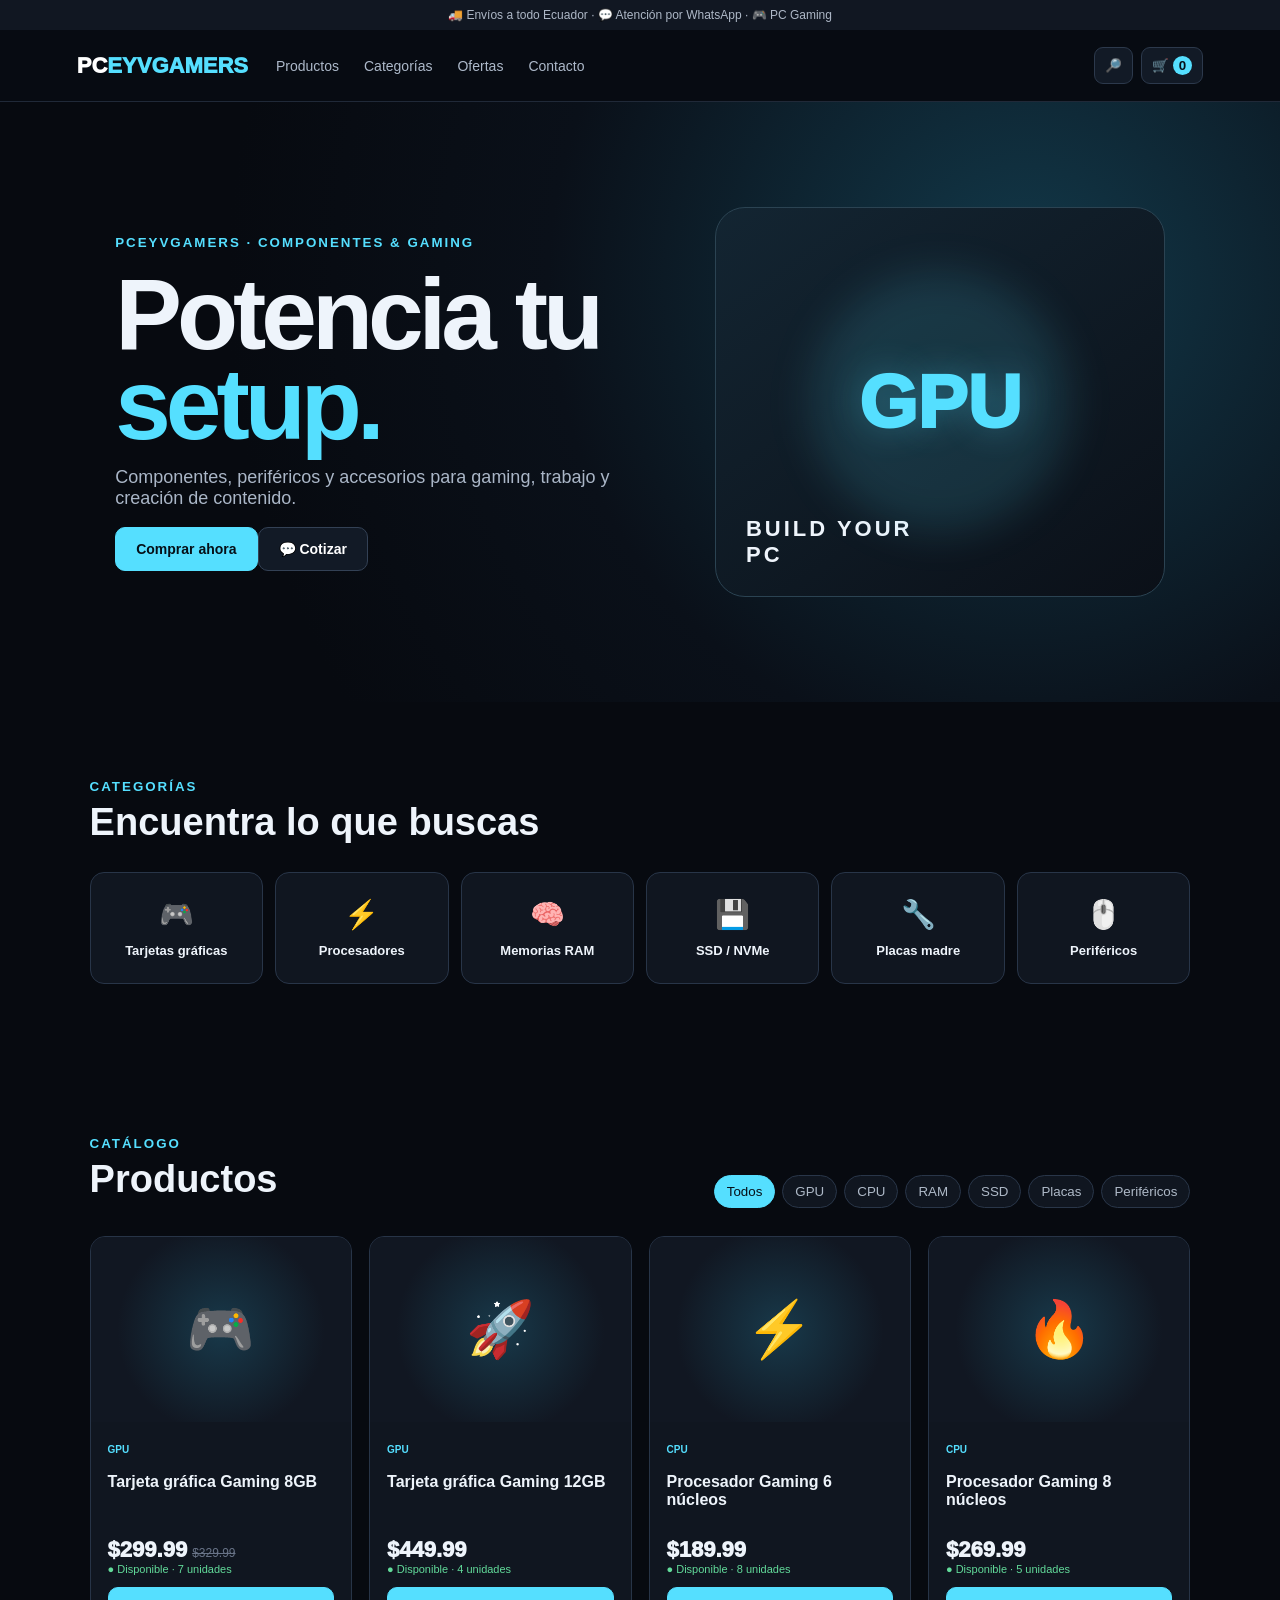
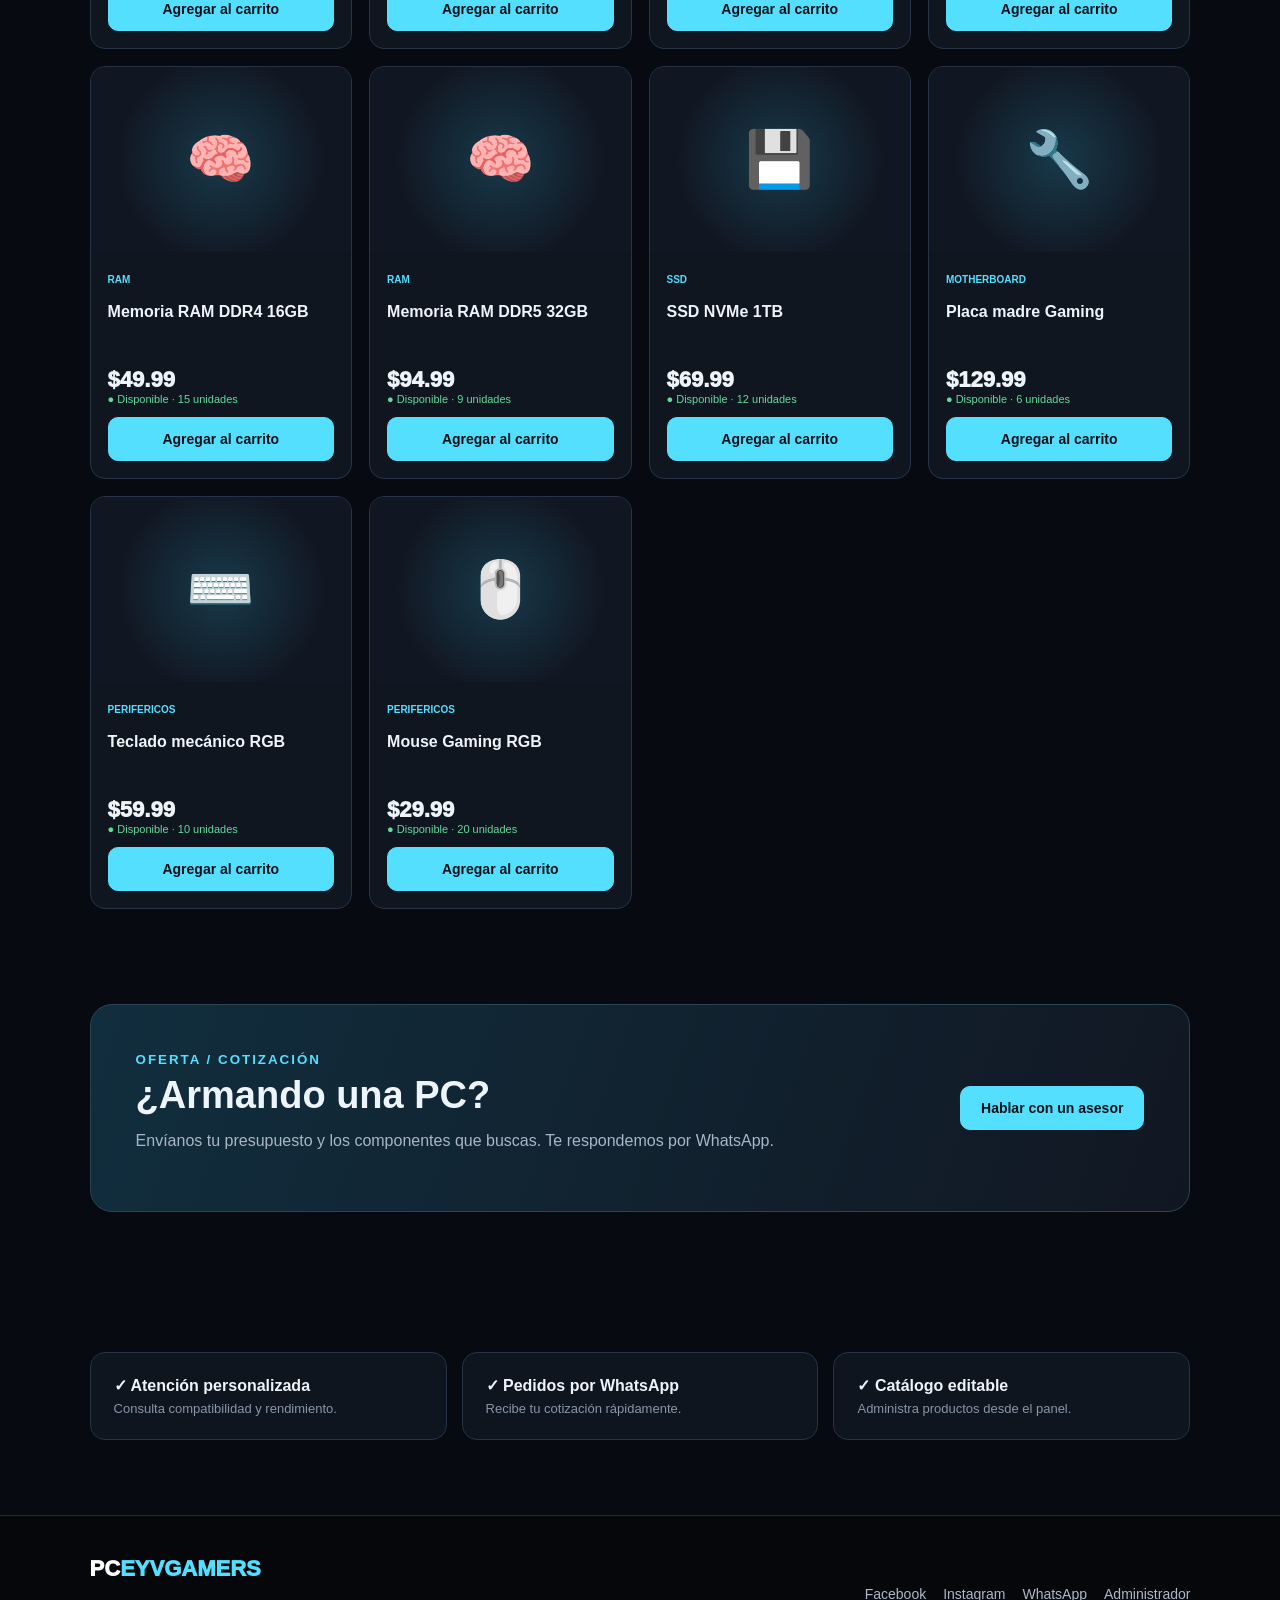
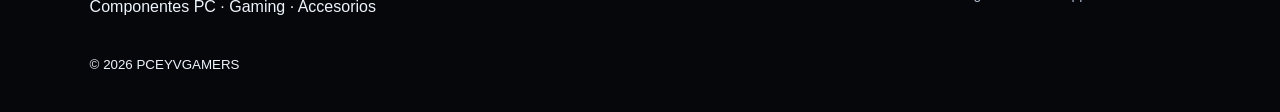
==== index.html @ b3da2929 "Add files via upload" ====
<!doctype html>
<html lang="es"><head>
<meta charset="utf-8"><meta name="viewport" content="width=device-width,initial-scale=1">
<title>PCEYVGAMERS | PC Gaming</title><meta name="description" content="PCEYVGAMERS - Componentes PC, gaming y accesorios">
<link rel="stylesheet" href="style.css"></head><body>
<div class="top">🚚 Envíos a todo Ecuador · 💬 Atención por WhatsApp · 🎮 PC Gaming</div>
<header><a class="brand" href="#">PC<span>EYVGAMERS</span></a><button class="hamb">☰</button>
<nav><a href="#productos">Productos</a><a href="#categorias">Categorías</a><a href="#ofertas">Ofertas</a><a href="#contacto">Contacto</a></nav>
<div class="head-actions"><button id="searchBtn">🔎</button><button id="cartBtn">🛒 <b id="count">0</b></button></div></header>
<section class="hero"><div><small>PCEYVGAMERS · COMPONENTES & GAMING</small><h1>Potencia tu <span>setup.</span></h1><p>Componentes, periféricos y accesorios para gaming, trabajo y creación de contenido.</p><div><a class="btn primary" href="#productos">Comprar ahora</a><a class="btn ghost" id="heroWA">💬 Cotizar</a></div></div><div class="hero-art"><div class="orb">GPU</div><strong>BUILD YOUR<br>PC</strong></div></section>
<section id="categorias" class="wrap"><div class="title"><div><small>CATEGORÍAS</small><h2>Encuentra lo que buscas</h2></div></div><div class="cats">
<button data-cat="GPU">🎮<b>Tarjetas gráficas</b></button><button data-cat="CPU">⚡<b>Procesadores</b></button><button data-cat="RAM">🧠<b>Memorias RAM</b></button><button data-cat="SSD">💾<b>SSD / NVMe</b></button><button data-cat="MOTHERBOARD">🔧<b>Placas madre</b></button><button data-cat="PERIFERICOS">🖱️<b>Periféricos</b></button></div></section>
<section id="productos" class="wrap"><div class="title row"><div><small>CATÁLOGO</small><h2>Productos</h2></div><div class="filters"><button class="active" data-filter="TODOS">Todos</button><button data-filter="GPU">GPU</button><button data-filter="CPU">CPU</button><button data-filter="RAM">RAM</button><button data-filter="SSD">SSD</button><button data-filter="MOTHERBOARD">Placas</button><button data-filter="PERIFERICOS">Periféricos</button></div></div><div class="products" id="products"></div></section>
<section id="ofertas" class="offer"><div><small>OFERTA / COTIZACIÓN</small><h2>¿Armando una PC?</h2><p>Envíanos tu presupuesto y los componentes que buscas. Te respondemos por WhatsApp.</p></div><a class="btn primary" id="offerWA">Hablar con un asesor</a></section>
<section class="wrap benefits"><div><b>✓ Atención personalizada</b><span>Consulta compatibilidad y rendimiento.</span></div><div><b>✓ Pedidos por WhatsApp</b><span>Recibe tu cotización rápidamente.</span></div><div><b>✓ Catálogo editable</b><span>Administra productos desde el panel.</span></div></section>
<footer id="contacto"><div><a class="brand" href="#">PC<span>EYVGAMERS</span></a><p>Componentes PC · Gaming · Accesorios</p></div><div class="social"><a id="fb">Facebook</a><a id="ig">Instagram</a><a id="wa">WhatsApp</a><a href="admin/index.html">Administrador</a></div><small>© <span id="year"></span> PCEYVGAMERS</small></footer>
<div id="modal" class="modal hide"><div class="box"><button class="x">×</button><h2>Carrito</h2><div id="items"></div><div class="total"><span>Total</span><b id="total">$0.00</b></div><button class="btn primary full" id="send">Enviar pedido por WhatsApp</button><button class="btn ghost full" id="empty">Vaciar carrito</button></div></div>
<script src="script.js"></script></body></html>
---- style.css ----
*{box-sizing:border-box}html{scroll-behavior:smooth}body{margin:0;background:#070a10;color:#eef4fb;font-family:Inter,Arial,sans-serif}.top{font-size:12px;text-align:center;background:#111722;color:#aeb8c7;padding:8px}header{height:72px;display:flex;align-items:center;gap:28px;padding:0 6%;border-bottom:1px solid #202938;background:#080c13ee;position:sticky;top:0;z-index:50;backdrop-filter:blur(12px)}.brand{font-size:22px;font-weight:950;color:#fff;text-decoration:none}.brand span{color:#55dfff}nav{display:flex;gap:25px;flex:1}nav a,.social a{color:#adb9ca;text-decoration:none;font-size:14px;cursor:pointer}.head-actions{display:flex;gap:8px}.head-actions button,.hamb{background:#121a26;color:#fff;border:1px solid #2c394c;border-radius:9px;padding:10px;cursor:pointer}.head-actions b{background:#55dfff;color:#061018;border-radius:20px;padding:2px 6px}.hamb{display:none}.hero{min-height:600px;padding:90px 9%;display:grid;grid-template-columns:1.1fr .9fr;align-items:center;gap:50px;background:radial-gradient(circle at 80% 30%,#12394a,#0a1019 43%,#070a10 72%)}.hero small,.title small,.offer small{color:#55dfff;font-weight:900;letter-spacing:2px}.hero h1{font-size:clamp(55px,8vw,100px);line-height:.9;letter-spacing:-5px;margin:18px 0}.hero h1 span{color:#55dfff}.hero p{color:#aab6c7;font-size:18px;max-width:650px}.btn{display:inline-block;border-radius:10px;padding:13px 20px;font-weight:900;text-decoration:none;border:1px solid #334155;cursor:pointer;font-size:14px}.primary{background:#55dfff;color:#061018;border-color:#55dfff}.ghost{background:#121a26;color:#fff}.hero-art{height:390px;border:1px solid #2b4352;border-radius:30px;background:linear-gradient(145deg,#132532,#0b1018);display:grid;place-items:center;position:relative;overflow:hidden}.hero-art:after{content:"";position:absolute;width:260px;height:260px;border-radius:50%;background:#55dfff22;filter:blur(20px)}.orb{font-size:75px;font-weight:1000;color:#55dfff;z-index:1;text-shadow:0 0 35px #55dfff55}.hero-art strong{position:absolute;bottom:28px;left:30px;font-size:22px;letter-spacing:3px}.wrap{padding:75px 7%}.title{margin-bottom:28px}.title h2,.offer h2{font-size:38px;line-height:1.1;margin:7px 0}.row{display:flex;justify-content:space-between;gap:20px;align-items:end}.cats{display:grid;grid-template-columns:repeat(6,1fr);gap:12px}.cats button{border:1px solid #283548;background:#101620;color:#eef4fb;border-radius:14px;padding:25px 10px;cursor:pointer;display:grid;gap:12px;font-size:28px}.cats button b{font-size:13px}.cats button:hover{border-color:#55dfff;transform:translateY(-2px)}.filters{display:flex;gap:7px;flex-wrap:wrap}.filters button{border:1px solid #293649;background:#101620;color:#aeb9c7;border-radius:99px;padding:8px 12px;cursor:pointer}.filters button.active,.filters button:hover{background:#55dfff;color:#061018;border-color:#55dfff}.products{display:grid;grid-template-columns:repeat(4,1fr);gap:17px}.card{border:1px solid #273447;background:#101620;border-radius:15px;overflow:hidden;transition:.2s}.card:hover{transform:translateY(-3px);border-color:#55dfff}.pic{height:185px;background:radial-gradient(circle,#18394a,#111722 65%);display:grid;place-items:center;font-size:55px}.body{padding:17px}.tag{color:#55dfff;font-size:10px;font-weight:900}.body h3{font-size:16px;min-height:48px}.price{font-size:22px;font-weight:950}.old{text-decoration:line-through;color:#687387;font-size:12px;margin-left:5px}.stock{color:#62db9a;font-size:11px}.add{width:100%;margin-top:12px}.offer{margin:20px 7% 65px;padding:45px;border:1px solid #284655;border-radius:22px;background:linear-gradient(110deg,#112e3e,#111722);display:flex;justify-content:space-between;align-items:center;gap:25px}.offer p{color:#aab6c7}.benefits{display:grid;grid-template-columns:repeat(3,1fr);gap:15px}.benefits div{border:1px solid #263346;background:#0f151e;border-radius:15px;padding:23px}.benefits span{display:block;color:#8896a9;margin-top:6px;font-size:13px}footer{border-top:1px solid #202938;background:#05070b;padding:40px 7%;display:grid;grid-template-columns:1fr auto;gap:25px}.social{display:flex;gap:17px;align-items:center}.modal{position:fixed;inset:0;background:#000b;z-index:100;display:grid;place-items:center;padding:20px}.hide{display:none}.box{width:min(580px,100%);max-height:90vh;overflow:auto;background:#101620;border:1px solid #35445a;border-radius:18px;padding:25px;position:relative}.x{position:absolute;right:15px;top:7px;border:0;background:none;color:#fff;font-size:30px;cursor:pointer}.line{display:flex;justify-content:space-between;padding:13px 0;border-bottom:1px solid #293447}.total{display:flex;justify-content:space-between;font-size:20px;padding:18px 0}.full{width:100%;margin-top:8px}@media(max-width:950px){.cats{grid-template-columns:repeat(3,1fr)}.products{grid-template-columns:repeat(2,1fr)}.hero{grid-template-columns:1fr}.hero-art{height:300px}nav{display:none}.hamb{display:block;margin-left:auto}.row{align-items:flex-start;flex-direction:column}}@media(max-width:600px){.wrap{padding:55px 5%}.hero{padding:65px 5%}.hero h1{font-size:58px}.cats{grid-template-columns:repeat(2,1fr)}.products{grid-template-columns:1fr}.offer{margin:15px 5% 45px;flex-direction:column;align-items:flex-start}.benefits{grid-template-columns:1fr}footer{grid-template-columns:1fr}.social{flex-wrap:wrap}.hero-art{height:240px}}
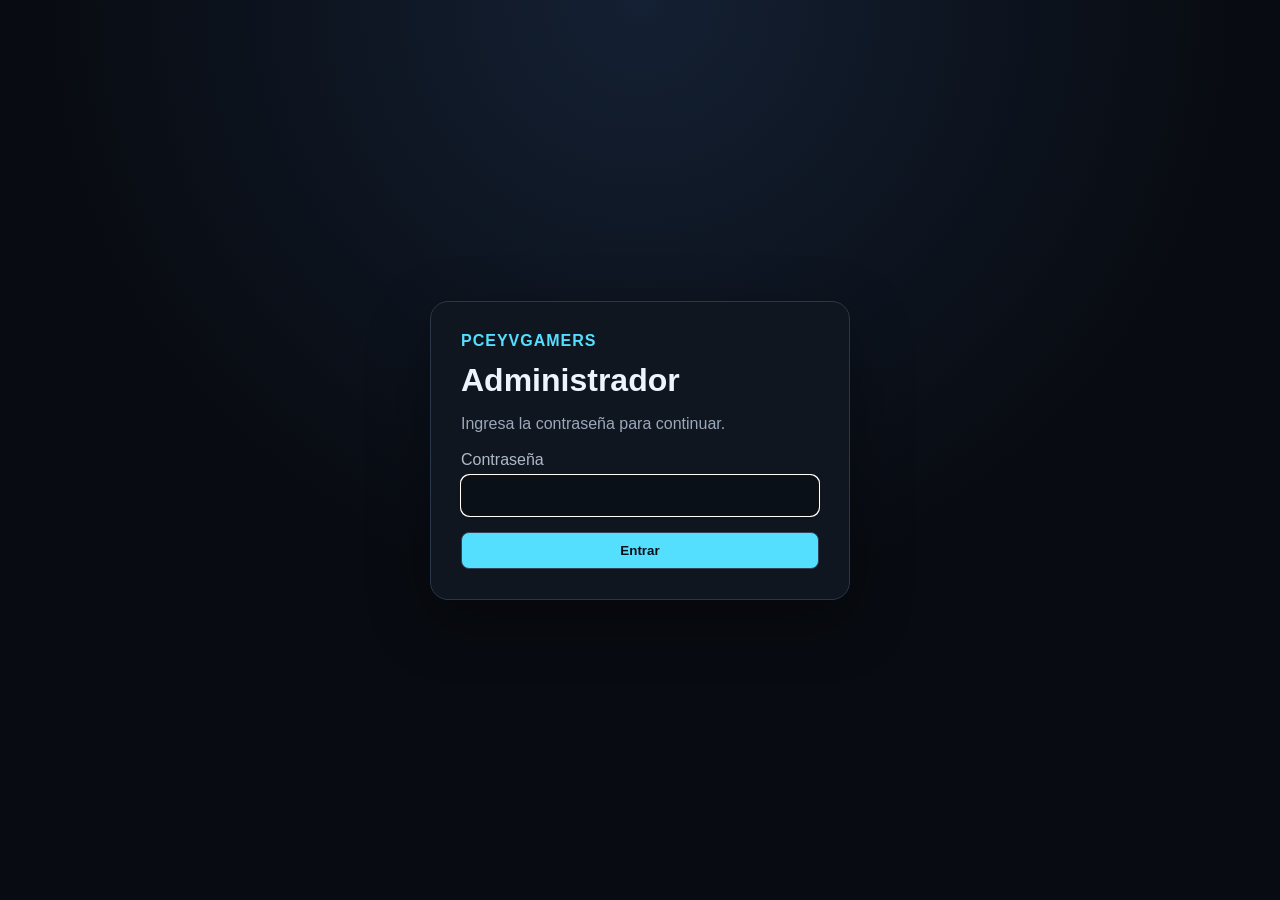
==== commit c83139ab: "Add files via upload" ====
--- a/index.html
+++ b/index.html
@@ -1,18 +1,75 @@
 <!doctype html>
-<html lang="es"><head>
-<meta charset="utf-8"><meta name="viewport" content="width=device-width,initial-scale=1">
-<title>PCEYVGAMERS | PC Gaming</title><meta name="description" content="PCEYVGAMERS - Componentes PC, gaming y accesorios">
-<link rel="stylesheet" href="style.css"></head><body>
-<div class="top">🚚 Envíos a todo Ecuador · 💬 Atención por WhatsApp · 🎮 PC Gaming</div>
-<header><a class="brand" href="#">PC<span>EYVGAMERS</span></a><button class="hamb">☰</button>
-<nav><a href="#productos">Productos</a><a href="#categorias">Categorías</a><a href="#ofertas">Ofertas</a><a href="#contacto">Contacto</a></nav>
-<div class="head-actions"><button id="searchBtn">🔎</button><button id="cartBtn">🛒 <b id="count">0</b></button></div></header>
-<section class="hero"><div><small>PCEYVGAMERS · COMPONENTES & GAMING</small><h1>Potencia tu <span>setup.</span></h1><p>Componentes, periféricos y accesorios para gaming, trabajo y creación de contenido.</p><div><a class="btn primary" href="#productos">Comprar ahora</a><a class="btn ghost" id="heroWA">💬 Cotizar</a></div></div><div class="hero-art"><div class="orb">GPU</div><strong>BUILD YOUR<br>PC</strong></div></section>
-<section id="categorias" class="wrap"><div class="title"><div><small>CATEGORÍAS</small><h2>Encuentra lo que buscas</h2></div></div><div class="cats">
-<button data-cat="GPU">🎮<b>Tarjetas gráficas</b></button><button data-cat="CPU">⚡<b>Procesadores</b></button><button data-cat="RAM">🧠<b>Memorias RAM</b></button><button data-cat="SSD">💾<b>SSD / NVMe</b></button><button data-cat="MOTHERBOARD">🔧<b>Placas madre</b></button><button data-cat="PERIFERICOS">🖱️<b>Periféricos</b></button></div></section>
-<section id="productos" class="wrap"><div class="title row"><div><small>CATÁLOGO</small><h2>Productos</h2></div><div class="filters"><button class="active" data-filter="TODOS">Todos</button><button data-filter="GPU">GPU</button><button data-filter="CPU">CPU</button><button data-filter="RAM">RAM</button><button data-filter="SSD">SSD</button><button data-filter="MOTHERBOARD">Placas</button><button data-filter="PERIFERICOS">Periféricos</button></div></div><div class="products" id="products"></div></section>
-<section id="ofertas" class="offer"><div><small>OFERTA / COTIZACIÓN</small><h2>¿Armando una PC?</h2><p>Envíanos tu presupuesto y los componentes que buscas. Te respondemos por WhatsApp.</p></div><a class="btn primary" id="offerWA">Hablar con un asesor</a></section>
-<section class="wrap benefits"><div><b>✓ Atención personalizada</b><span>Consulta compatibilidad y rendimiento.</span></div><div><b>✓ Pedidos por WhatsApp</b><span>Recibe tu cotización rápidamente.</span></div><div><b>✓ Catálogo editable</b><span>Administra productos desde el panel.</span></div></section>
-<footer id="contacto"><div><a class="brand" href="#">PC<span>EYVGAMERS</span></a><p>Componentes PC · Gaming · Accesorios</p></div><div class="social"><a id="fb">Facebook</a><a id="ig">Instagram</a><a id="wa">WhatsApp</a><a href="admin/index.html">Administrador</a></div><small>© <span id="year"></span> PCEYVGAMERS</small></footer>
-<div id="modal" class="modal hide"><div class="box"><button class="x">×</button><h2>Carrito</h2><div id="items"></div><div class="total"><span>Total</span><b id="total">$0.00</b></div><button class="btn primary full" id="send">Enviar pedido por WhatsApp</button><button class="btn ghost full" id="empty">Vaciar carrito</button></div></div>
-<script src="script.js"></script></body></html>+<html lang="es">
+<head>
+<meta charset="utf-8">
+<meta name="viewport" content="width=device-width,initial-scale=1">
+<title>Admin | PCEYVGAMERS</title>
+<link rel="stylesheet" href="admin.css">
+</head>
+<body>
+<div id="loginGate" class="login-gate">
+  <div class="login-card">
+    <div class="logo">PCEYVGAMERS</div>
+    <h1>Administrador</h1>
+    <p>Ingresa la contraseña para continuar.</p>
+    <form id="loginForm" autocomplete="off">
+      <label for="adminPassword">Contraseña</label>
+      <input id="adminPassword" type="password" autocomplete="current-password" required autofocus>
+      <button type="submit">Entrar</button>
+      <p id="loginError" class="login-error" hidden>Contraseña incorrecta.</p>
+    </form>
+  </div>
+</div>
+
+<div id="adminApp" class="hidden">
+<header>
+  <a href="../index.html">← Ver tienda</a>
+  <b>PCEYVGAMERS / ADMIN</b>
+  <button id="logout" class="secondary">Cerrar sesión</button>
+</header>
+
+<main>
+<section>
+  <h1>Panel administrador</h1>
+  <p class="hint">
+    Este panel funciona en el navegador. Los cambios de productos se guardan en
+    el almacenamiento local del dispositivo. Para que los cambios sean visibles
+    para todos los visitantes necesitarás un backend/base de datos.
+  </p>
+</section>
+
+<section>
+  <h2>Configuración de redes</h2>
+  <label>WhatsApp (código país, sin +):
+    <input id="whatsapp">
+  </label>
+  <label>Facebook:
+    <input id="facebook">
+  </label>
+  <label>Instagram:
+    <input id="instagram">
+  </label>
+  <button id="saveConfig">Guardar configuración</button>
+</section>
+
+<section>
+  <div class="bar">
+    <h2>Productos</h2>
+    <button id="new">+ Nuevo producto</button>
+  </div>
+  <div id="table"></div>
+</section>
+
+<section>
+  <h2>Respaldo</h2>
+  <button id="export">Exportar catálogo JSON</button>
+  <label class="file">Importar catálogo JSON
+    <input type="file" id="import" accept=".json">
+  </label>
+</section>
+</main>
+</div>
+
+<script src="admin.js"></script>
+</body>
+</html>
--- a/admin.css
+++ b/admin.css
@@ -0,0 +1,34 @@
+*{box-sizing:border-box}
+body{margin:0;background:#080b11;color:#eef4fb;font-family:Arial,sans-serif}
+.hidden{display:none!important}
+.login-gate{min-height:100vh;display:grid;place-items:center;padding:20px;background:radial-gradient(circle at top,#142033,#080b11 55%)}
+.login-card{width:min(420px,100%);background:#101620;border:1px solid #2a374b;border-radius:18px;padding:30px;box-shadow:0 20px 60px rgba(0,0,0,.35)}
+.logo{color:#55dfff;font-weight:900;letter-spacing:1px}
+.login-card h1{font-size:32px;margin:12px 0 8px}
+.login-card p{color:#9aa8ba}
+.login-card label{display:block;margin:18px 0 6px;color:#aeb9c8}
+.login-card input{display:block;width:100%;padding:12px;border-radius:8px;border:1px solid #344156;background:#0a1018;color:#fff}
+.login-card button{width:100%;margin-top:16px}
+.login-error{color:#ff7186!important}
+header{min-height:65px;padding:12px 6%;display:flex;justify-content:space-between;gap:15px;align-items:center;flex-wrap:wrap;background:#101620;border-bottom:1px solid #2b3648}
+header a{color:#55dfff;text-decoration:none}
+main{max-width:1050px;margin:auto;padding:35px 20px}
+section{background:#101620;border:1px solid #2a374b;border-radius:15px;padding:22px;margin-bottom:20px}
+h1{font-size:34px}
+h2{margin-top:0}
+label{display:block;margin:13px 0;color:#aeb9c8}
+input{display:block;width:100%;margin-top:6px;padding:11px;border-radius:8px;border:1px solid #344156;background:#0a1018;color:#fff}
+button{border:1px solid #344156;border-radius:8px;background:#55dfff;color:#061018;font-weight:800;padding:10px 14px;cursor:pointer}
+button.secondary{background:#1b2635;color:#eef4fb}
+.hint{color:#9aa8ba}
+.bar{display:flex;justify-content:space-between;align-items:center;gap:10px}
+.item{display:grid;grid-template-columns:70px 1fr 120px 100px 80px;gap:8px;align-items:center;border-top:1px solid #283448;padding:10px 0}
+.item input{margin:0}
+.danger{background:#ff647a;color:#18060a}
+.file{display:inline-block;margin-top:10px}
+.file input{display:none}
+@media(max-width:700px){
+  .item{grid-template-columns:1fr 1fr}
+  .item .wide{grid-column:1/-1}
+  header{padding:12px 20px}
+}
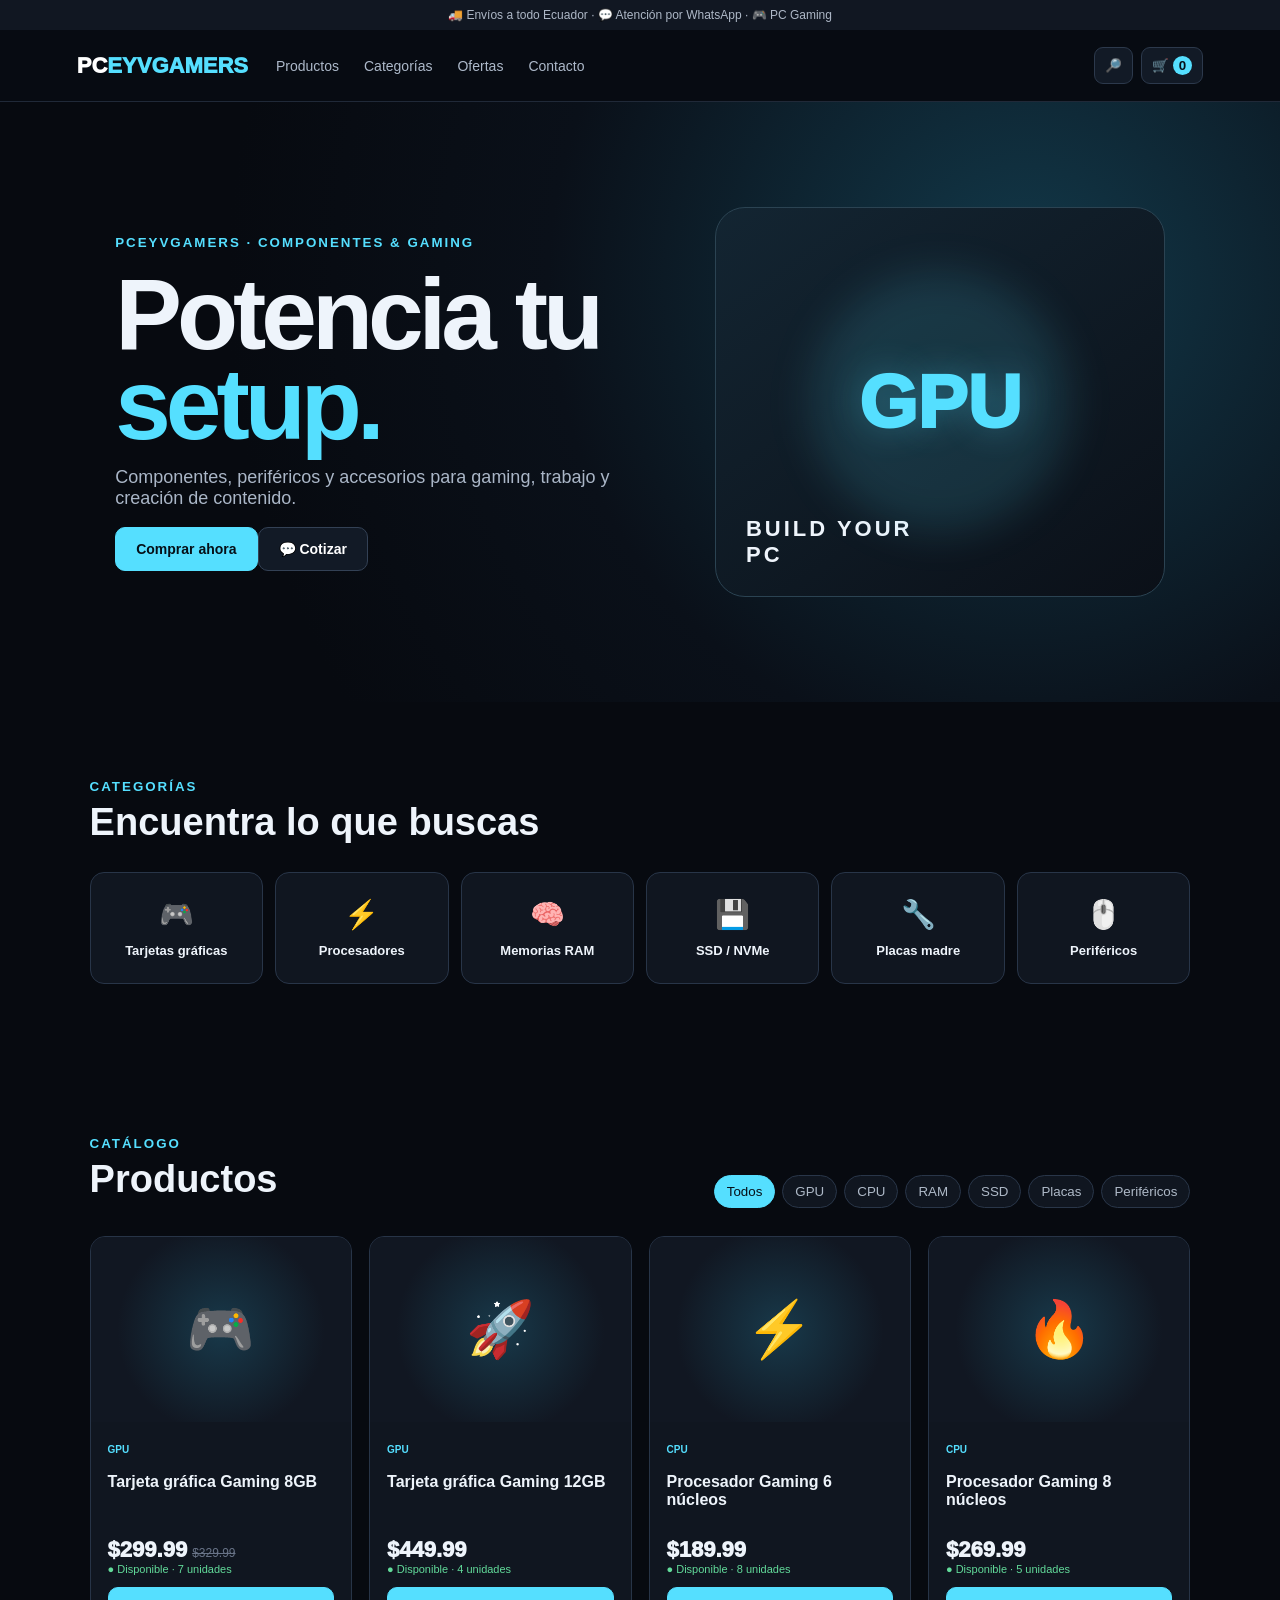
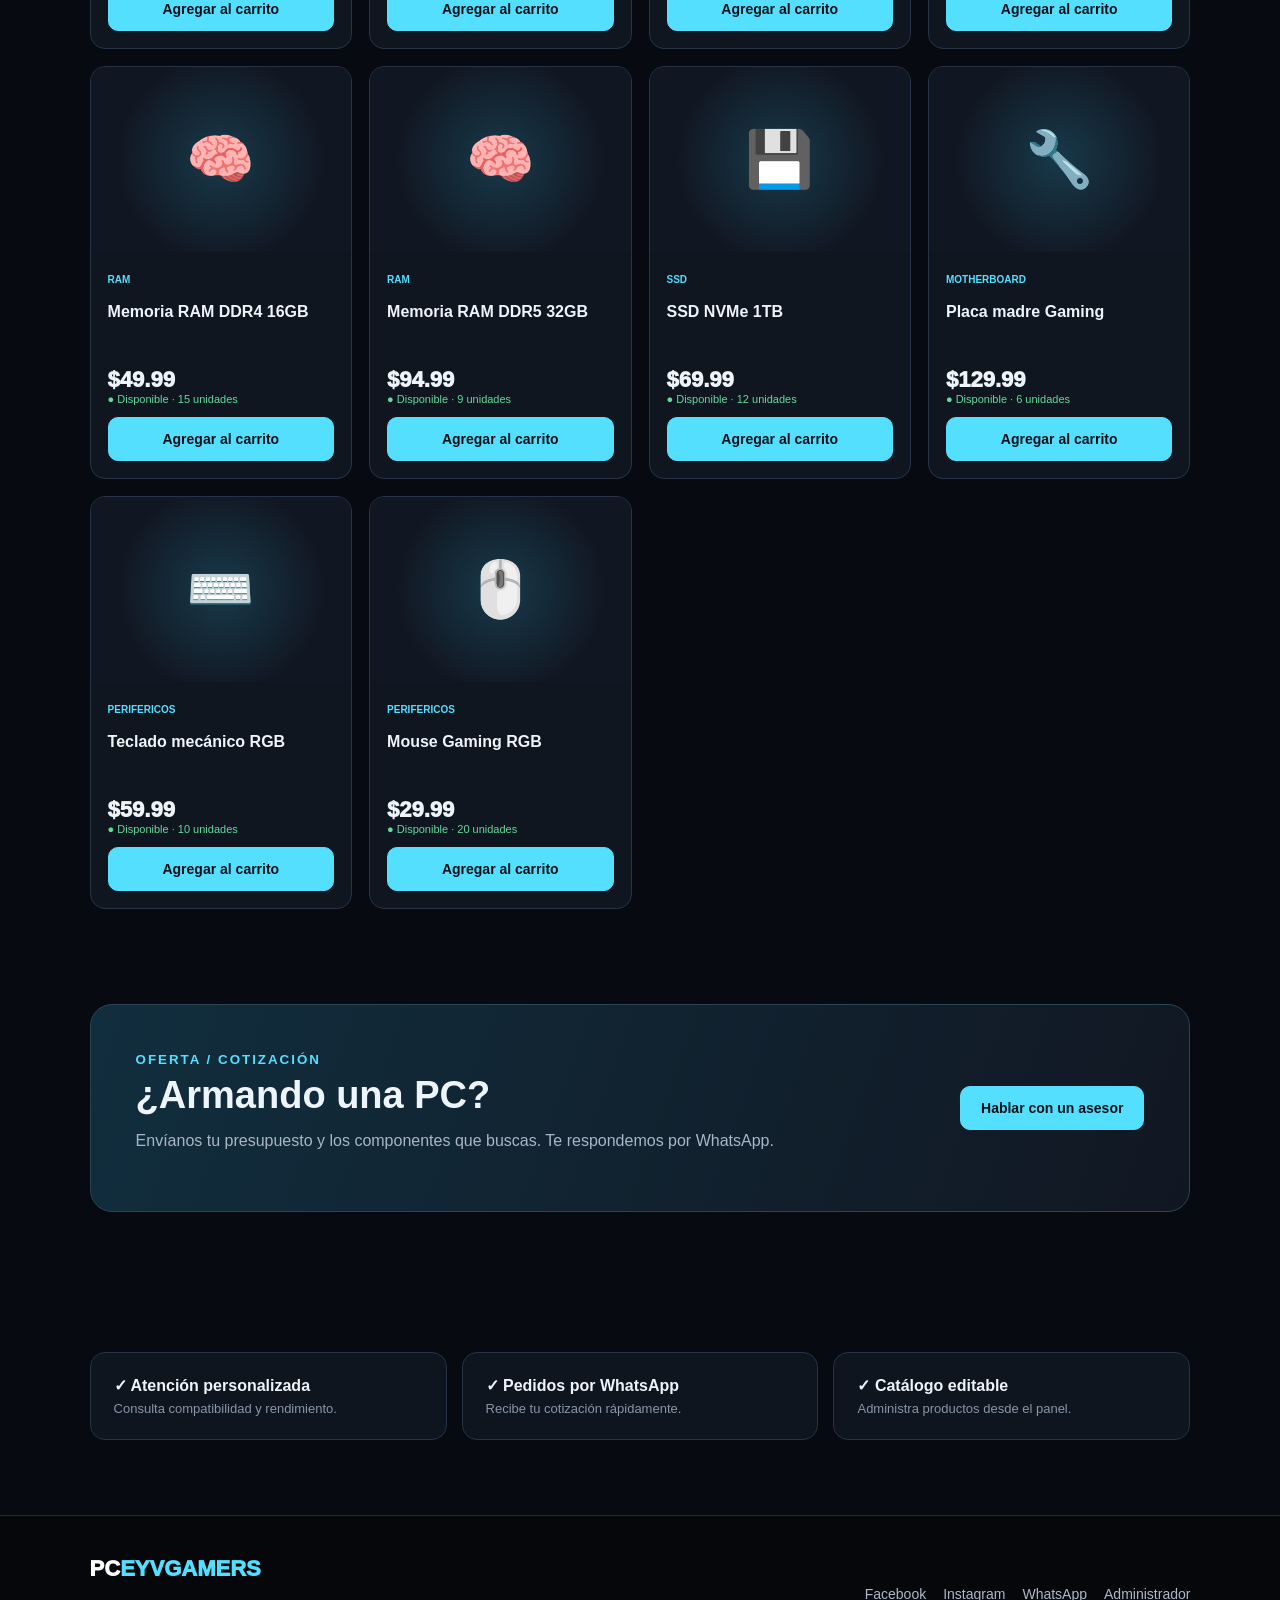
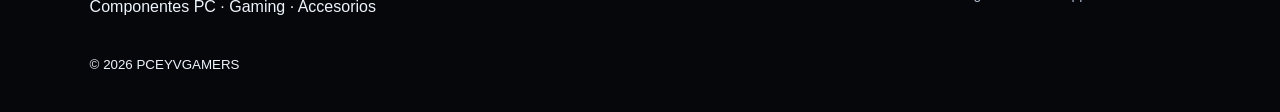
==== commit 5466cbdf: "Rename index_tienda.html to index.html" ====
--- a/index.html
+++ b/index.html
@@ -1,75 +1,18 @@
 <!doctype html>
-<html lang="es">
-<head>
-<meta charset="utf-8">
-<meta name="viewport" content="width=device-width,initial-scale=1">
-<title>Admin | PCEYVGAMERS</title>
-<link rel="stylesheet" href="admin.css">
-</head>
-<body>
-<div id="loginGate" class="login-gate">
-  <div class="login-card">
-    <div class="logo">PCEYVGAMERS</div>
-    <h1>Administrador</h1>
-    <p>Ingresa la contraseña para continuar.</p>
-    <form id="loginForm" autocomplete="off">
-      <label for="adminPassword">Contraseña</label>
-      <input id="adminPassword" type="password" autocomplete="current-password" required autofocus>
-      <button type="submit">Entrar</button>
-      <p id="loginError" class="login-error" hidden>Contraseña incorrecta.</p>
-    </form>
-  </div>
-</div>
-
-<div id="adminApp" class="hidden">
-<header>
-  <a href="../index.html">← Ver tienda</a>
-  <b>PCEYVGAMERS / ADMIN</b>
-  <button id="logout" class="secondary">Cerrar sesión</button>
-</header>
-
-<main>
-<section>
-  <h1>Panel administrador</h1>
-  <p class="hint">
-    Este panel funciona en el navegador. Los cambios de productos se guardan en
-    el almacenamiento local del dispositivo. Para que los cambios sean visibles
-    para todos los visitantes necesitarás un backend/base de datos.
-  </p>
-</section>
-
-<section>
-  <h2>Configuración de redes</h2>
-  <label>WhatsApp (código país, sin +):
-    <input id="whatsapp">
-  </label>
-  <label>Facebook:
-    <input id="facebook">
-  </label>
-  <label>Instagram:
-    <input id="instagram">
-  </label>
-  <button id="saveConfig">Guardar configuración</button>
-</section>
-
-<section>
-  <div class="bar">
-    <h2>Productos</h2>
-    <button id="new">+ Nuevo producto</button>
-  </div>
-  <div id="table"></div>
-</section>
-
-<section>
-  <h2>Respaldo</h2>
-  <button id="export">Exportar catálogo JSON</button>
-  <label class="file">Importar catálogo JSON
-    <input type="file" id="import" accept=".json">
-  </label>
-</section>
-</main>
-</div>
-
-<script src="admin.js"></script>
-</body>
-</html>
+<html lang="es"><head>
+<meta charset="utf-8"><meta name="viewport" content="width=device-width,initial-scale=1">
+<title>PCEYVGAMERS | PC Gaming</title><meta name="description" content="PCEYVGAMERS - Componentes PC, gaming y accesorios">
+<link rel="stylesheet" href="style.css"></head><body>
+<div class="top">🚚 Envíos a todo Ecuador · 💬 Atención por WhatsApp · 🎮 PC Gaming</div>
+<header><a class="brand" href="#">PC<span>EYVGAMERS</span></a><button class="hamb">☰</button>
+<nav><a href="#productos">Productos</a><a href="#categorias">Categorías</a><a href="#ofertas">Ofertas</a><a href="#contacto">Contacto</a></nav>
+<div class="head-actions"><button id="searchBtn">🔎</button><button id="cartBtn">🛒 <b id="count">0</b></button></div></header>
+<section class="hero"><div><small>PCEYVGAMERS · COMPONENTES & GAMING</small><h1>Potencia tu <span>setup.</span></h1><p>Componentes, periféricos y accesorios para gaming, trabajo y creación de contenido.</p><div><a class="btn primary" href="#productos">Comprar ahora</a><a class="btn ghost" id="heroWA">💬 Cotizar</a></div></div><div class="hero-art"><div class="orb">GPU</div><strong>BUILD YOUR<br>PC</strong></div></section>
+<section id="categorias" class="wrap"><div class="title"><div><small>CATEGORÍAS</small><h2>Encuentra lo que buscas</h2></div></div><div class="cats">
+<button data-cat="GPU">🎮<b>Tarjetas gráficas</b></button><button data-cat="CPU">⚡<b>Procesadores</b></button><button data-cat="RAM">🧠<b>Memorias RAM</b></button><button data-cat="SSD">💾<b>SSD / NVMe</b></button><button data-cat="MOTHERBOARD">🔧<b>Placas madre</b></button><button data-cat="PERIFERICOS">🖱️<b>Periféricos</b></button></div></section>
+<section id="productos" class="wrap"><div class="title row"><div><small>CATÁLOGO</small><h2>Productos</h2></div><div class="filters"><button class="active" data-filter="TODOS">Todos</button><button data-filter="GPU">GPU</button><button data-filter="CPU">CPU</button><button data-filter="RAM">RAM</button><button data-filter="SSD">SSD</button><button data-filter="MOTHERBOARD">Placas</button><button data-filter="PERIFERICOS">Periféricos</button></div></div><div class="products" id="products"></div></section>
+<section id="ofertas" class="offer"><div><small>OFERTA / COTIZACIÓN</small><h2>¿Armando una PC?</h2><p>Envíanos tu presupuesto y los componentes que buscas. Te respondemos por WhatsApp.</p></div><a class="btn primary" id="offerWA">Hablar con un asesor</a></section>
+<section class="wrap benefits"><div><b>✓ Atención personalizada</b><span>Consulta compatibilidad y rendimiento.</span></div><div><b>✓ Pedidos por WhatsApp</b><span>Recibe tu cotización rápidamente.</span></div><div><b>✓ Catálogo editable</b><span>Administra productos desde el panel.</span></div></section>
+<footer id="contacto"><div><a class="brand" href="#">PC<span>EYVGAMERS</span></a><p>Componentes PC · Gaming · Accesorios</p></div><div class="social"><a id="fb">Facebook</a><a id="ig">Instagram</a><a id="wa">WhatsApp</a><a href="admin/index.html">Administrador</a></div><small>© <span id="year"></span> PCEYVGAMERS</small></footer>
+<div id="modal" class="modal hide"><div class="box"><button class="x">×</button><h2>Carrito</h2><div id="items"></div><div class="total"><span>Total</span><b id="total">$0.00</b></div><button class="btn primary full" id="send">Enviar pedido por WhatsApp</button><button class="btn ghost full" id="empty">Vaciar carrito</button></div></div>
+<script src="script.js"></script></body></html>
--- a/style.css
+++ b/style.css
@@ -0,0 +1 @@
+*{box-sizing:border-box}html{scroll-behavior:smooth}body{margin:0;background:#070a10;color:#eef4fb;font-family:Inter,Arial,sans-serif}.top{font-size:12px;text-align:center;background:#111722;color:#aeb8c7;padding:8px}header{height:72px;display:flex;align-items:center;gap:28px;padding:0 6%;border-bottom:1px solid #202938;background:#080c13ee;position:sticky;top:0;z-index:50;backdrop-filter:blur(12px)}.brand{font-size:22px;font-weight:950;color:#fff;text-decoration:none}.brand span{color:#55dfff}nav{display:flex;gap:25px;flex:1}nav a,.social a{color:#adb9ca;text-decoration:none;font-size:14px;cursor:pointer}.head-actions{display:flex;gap:8px}.head-actions button,.hamb{background:#121a26;color:#fff;border:1px solid #2c394c;border-radius:9px;padding:10px;cursor:pointer}.head-actions b{background:#55dfff;color:#061018;border-radius:20px;padding:2px 6px}.hamb{display:none}.hero{min-height:600px;padding:90px 9%;display:grid;grid-template-columns:1.1fr .9fr;align-items:center;gap:50px;background:radial-gradient(circle at 80% 30%,#12394a,#0a1019 43%,#070a10 72%)}.hero small,.title small,.offer small{color:#55dfff;font-weight:900;letter-spacing:2px}.hero h1{font-size:clamp(55px,8vw,100px);line-height:.9;letter-spacing:-5px;margin:18px 0}.hero h1 span{color:#55dfff}.hero p{color:#aab6c7;font-size:18px;max-width:650px}.btn{display:inline-block;border-radius:10px;padding:13px 20px;font-weight:900;text-decoration:none;border:1px solid #334155;cursor:pointer;font-size:14px}.primary{background:#55dfff;color:#061018;border-color:#55dfff}.ghost{background:#121a26;color:#fff}.hero-art{height:390px;border:1px solid #2b4352;border-radius:30px;background:linear-gradient(145deg,#132532,#0b1018);display:grid;place-items:center;position:relative;overflow:hidden}.hero-art:after{content:"";position:absolute;width:260px;height:260px;border-radius:50%;background:#55dfff22;filter:blur(20px)}.orb{font-size:75px;font-weight:1000;color:#55dfff;z-index:1;text-shadow:0 0 35px #55dfff55}.hero-art strong{position:absolute;bottom:28px;left:30px;font-size:22px;letter-spacing:3px}.wrap{padding:75px 7%}.title{margin-bottom:28px}.title h2,.offer h2{font-size:38px;line-height:1.1;margin:7px 0}.row{display:flex;justify-content:space-between;gap:20px;align-items:end}.cats{display:grid;grid-template-columns:repeat(6,1fr);gap:12px}.cats button{border:1px solid #283548;background:#101620;color:#eef4fb;border-radius:14px;padding:25px 10px;cursor:pointer;display:grid;gap:12px;font-size:28px}.cats button b{font-size:13px}.cats button:hover{border-color:#55dfff;transform:translateY(-2px)}.filters{display:flex;gap:7px;flex-wrap:wrap}.filters button{border:1px solid #293649;background:#101620;color:#aeb9c7;border-radius:99px;padding:8px 12px;cursor:pointer}.filters button.active,.filters button:hover{background:#55dfff;color:#061018;border-color:#55dfff}.products{display:grid;grid-template-columns:repeat(4,1fr);gap:17px}.card{border:1px solid #273447;background:#101620;border-radius:15px;overflow:hidden;transition:.2s}.card:hover{transform:translateY(-3px);border-color:#55dfff}.pic{height:185px;background:radial-gradient(circle,#18394a,#111722 65%);display:grid;place-items:center;font-size:55px}.body{padding:17px}.tag{color:#55dfff;font-size:10px;font-weight:900}.body h3{font-size:16px;min-height:48px}.price{font-size:22px;font-weight:950}.old{text-decoration:line-through;color:#687387;font-size:12px;margin-left:5px}.stock{color:#62db9a;font-size:11px}.add{width:100%;margin-top:12px}.offer{margin:20px 7% 65px;padding:45px;border:1px solid #284655;border-radius:22px;background:linear-gradient(110deg,#112e3e,#111722);display:flex;justify-content:space-between;align-items:center;gap:25px}.offer p{color:#aab6c7}.benefits{display:grid;grid-template-columns:repeat(3,1fr);gap:15px}.benefits div{border:1px solid #263346;background:#0f151e;border-radius:15px;padding:23px}.benefits span{display:block;color:#8896a9;margin-top:6px;font-size:13px}footer{border-top:1px solid #202938;background:#05070b;padding:40px 7%;display:grid;grid-template-columns:1fr auto;gap:25px}.social{display:flex;gap:17px;align-items:center}.modal{position:fixed;inset:0;background:#000b;z-index:100;display:grid;place-items:center;padding:20px}.hide{display:none}.box{width:min(580px,100%);max-height:90vh;overflow:auto;background:#101620;border:1px solid #35445a;border-radius:18px;padding:25px;position:relative}.x{position:absolute;right:15px;top:7px;border:0;background:none;color:#fff;font-size:30px;cursor:pointer}.line{display:flex;justify-content:space-between;padding:13px 0;border-bottom:1px solid #293447}.total{display:flex;justify-content:space-between;font-size:20px;padding:18px 0}.full{width:100%;margin-top:8px}@media(max-width:950px){.cats{grid-template-columns:repeat(3,1fr)}.products{grid-template-columns:repeat(2,1fr)}.hero{grid-template-columns:1fr}.hero-art{height:300px}nav{display:none}.hamb{display:block;margin-left:auto}.row{align-items:flex-start;flex-direction:column}}@media(max-width:600px){.wrap{padding:55px 5%}.hero{padding:65px 5%}.hero h1{font-size:58px}.cats{grid-template-columns:repeat(2,1fr)}.products{grid-template-columns:1fr}.offer{margin:15px 5% 45px;flex-direction:column;align-items:flex-start}.benefits{grid-template-columns:1fr}footer{grid-template-columns:1fr}.social{flex-wrap:wrap}.hero-art{height:240px}}
